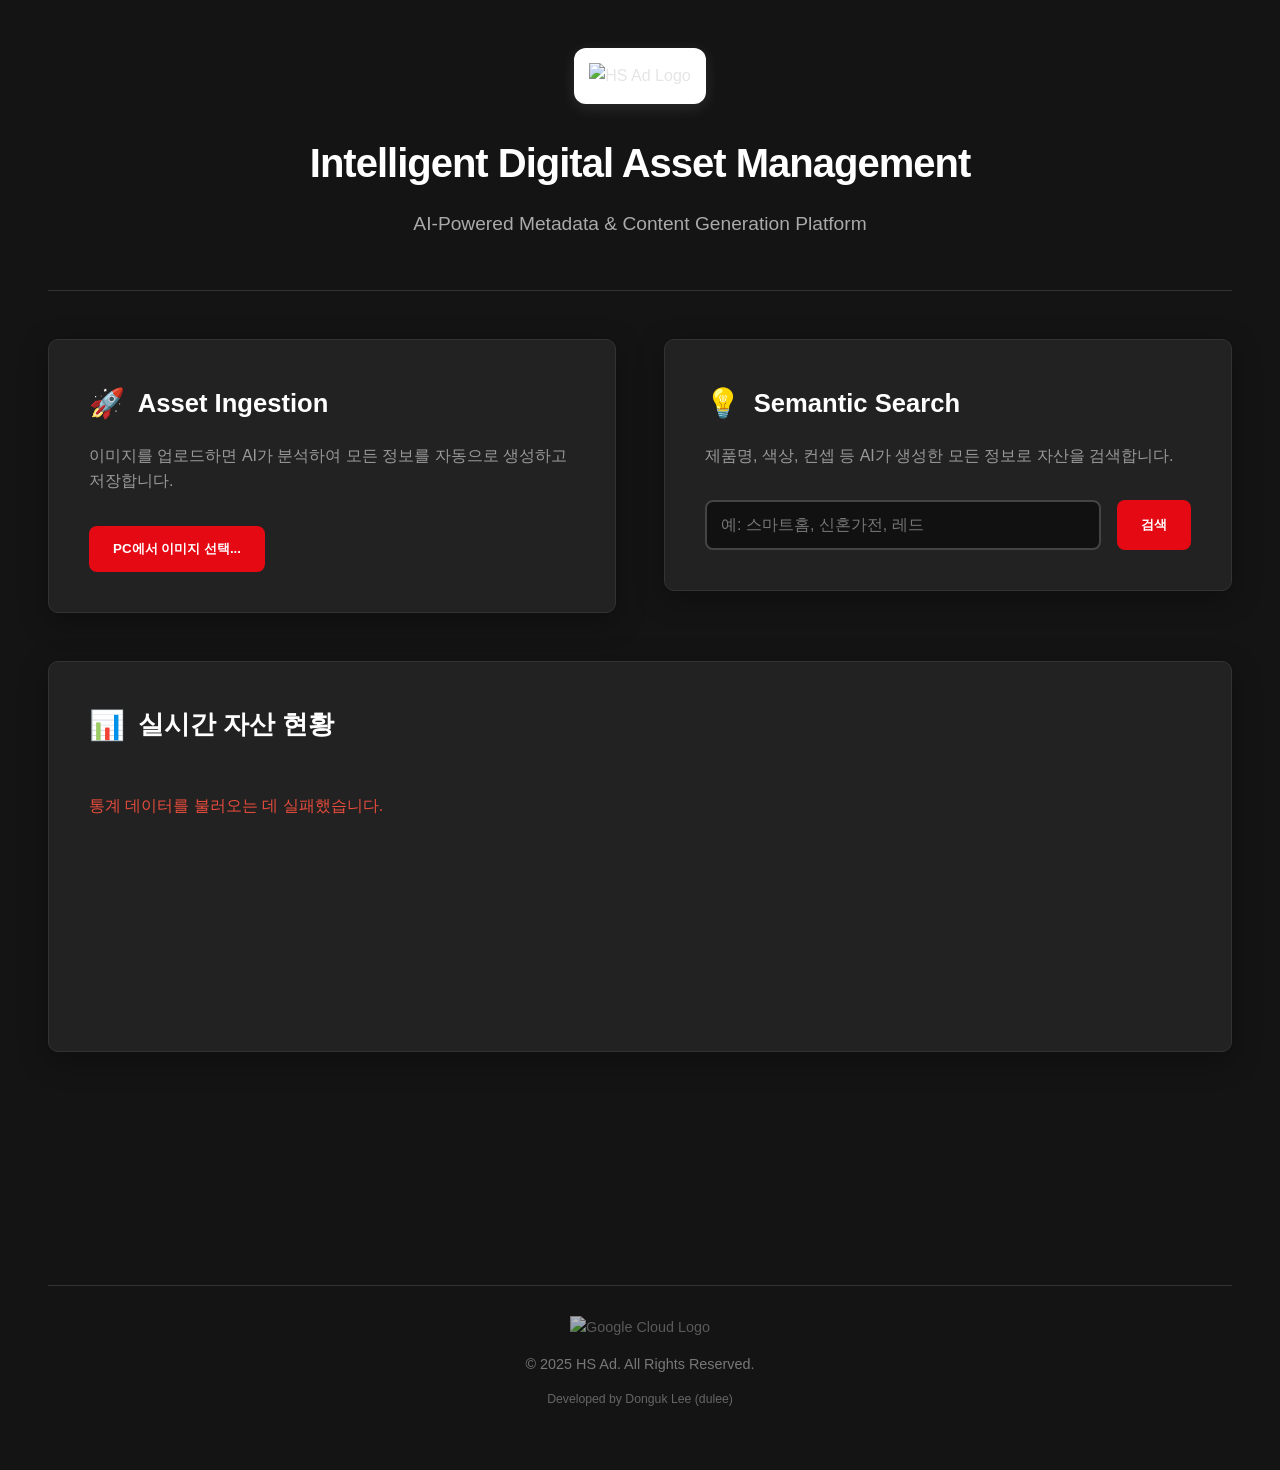
==== index.html @ 60a6ca7e "docs: Finalize README.md with complete setup guide and architecture" ====
<!DOCTYPE html><html lang="ko"><head><meta charset="UTF-8"><meta name="viewport" content="width=device-width, initial-scale=1.0"><title>Intelligent DAM | HS Ad</title><link rel="stylesheet" href="style.css"><link rel="preconnect" href="https://fonts.googleapis.com"><link rel="preconnect" href="https://fonts.gstatic.com" crossorigin><link href="https://fonts.googleapis.com/css2?family=Pretendard:wght@400;500;700;900&display=swap" rel="stylesheet"></head><body><div class="container"><header class="app-header"><img src="https://storage.googleapis.com/hsad-final-assets-v2/hsad.png" alt="HS Ad Logo" class="logo"><h1>Intelligent Digital Asset Management</h1><p class="subtitle">AI-Powered Metadata & Content Generation Platform</p></header><main class="app-main"><div class="card" id="upload-section"><div class="card-header"><span class="icon">🚀</span><h2>Asset Ingestion</h2></div><p>이미지를 업로드하면 AI가 분석하여 모든 정보를 자동으로 생성하고 저장합니다.</p><input type="file" id="upload-file-input" accept="image/*" hidden><button id="select-button" class="primary-button">PC에서 이미지 선택...</button><div id="preview-area" class="hidden"><div class="image-preview-wrapper"><img id="image-preview" src="#" alt="Image Preview"></div><button id="upload-button" class="action-button" disabled>AI 분석 및 저장 실행</button></div></div><div class="card" id="search-section"><div class="card-header"><span class="icon">💡</span><h2>Semantic Search</h2></div><p>제품명, 색상, 컨셉 등 AI가 생성한 모든 정보로 자산을 검색합니다.</p><div class="search-bar"><input type="text" id="text-query" placeholder="예: 스마트홈, 신혼가전, 레드"><button id="text-search-button" class="primary-button">검색</button></div></div></main><section class="card" id="dashboard-section"><div class="card-header"><span class="icon">📊</span><h2>실시간 자산 현황</h2></div><div id="stats-chart"></div></section><div id="status-area"></div><section id="results-section" class="hidden"><div class="results-header"><h2>AI 분석 및 콘텐츠 생성 결과</h2></div><div id="results-grid"></div></section><footer class="app-footer"><div class="footer-logos"><img src="https://storage.googleapis.com/hsad-final-assets-v2/google_cloud.png" alt="Google Cloud Logo" class="google-cloud-logo"></div><p class="copyright">© 2025 HS Ad. All Rights Reserved.</p><p class="developer-credit">Developed by Donguk Lee (dulee)</p></footer></div><script src="script.js"></script></body></html>
---- style.css ----
:root { --primary-color: #e50914; --dark-color: #141414; --light-color: #f5f5f7; --grey-color: #222; --text-color: #e5e5e5; --font-family: 'Pretendard', sans-serif; --shadow-md: 0 8px 30px rgba(0,0,0,0.3); --radius: 10px; }
*, *::before, *::after { box-sizing: border-box; }
body { font-family: var(--font-family); margin: 0; padding: 3em; background-color: var(--dark-color); color: var(--text-color); line-height: 1.6; -webkit-font-smoothing: antialiased; }
.container { max-width: 1400px; margin: auto; display: flex; flex-direction: column; gap: 3em; }
.app-header { display: flex; flex-direction: column; align-items: center; text-align: center; gap: 0.5em; padding-bottom: 2em; border-bottom: 1px solid #333; }
.logo { max-width: 250px; background-color: #ffffff; padding: 15px; border-radius: 12px; box-shadow: 0 4px 15px rgba(255,255,255,0.1); margin-bottom: 1.2em; }
h1 { color: #fff; margin: 0; font-weight: 900; font-size: 2.5rem; letter-spacing: -1px; }
.subtitle { color: #aaa; font-size: 1.2rem; font-weight: 500; margin-top: 0.3em; }
.app-main { display: grid; grid-template-columns: 1fr 1fr; gap: 3em; align-items: flex-start; }
.card { background: var(--grey-color); padding: 2.5em; border-radius: var(--radius); box-shadow: var(--shadow-md); border: 1px solid #333; }
.card-header { display: flex; align-items: center; gap: 0.8em; margin-bottom: 0.8em; }
.card-header .icon { font-size: 1.8rem; }
.card h2 { margin: 0; font-size: 1.6em; font-weight: 700; color: #fff; }
.card p { margin-bottom: 2em; color: #999; }
button { font-family: var(--font-family); border-radius: 8px; cursor: pointer; transition: all 0.3s ease; border: none; font-weight: 700; }
button.primary-button { background: var(--primary-color); color: white; padding: 14px 24px; text-transform: uppercase; }
button.action-button { background: linear-gradient(135deg, #e50914 0%, #f6121d 100%); width: 100%; margin-top: 1.5em; padding: 16px; font-size: 1.1em; color: #fff; text-shadow: 1px 1px 2px rgba(0,0,0,0.4); box-shadow: 0 4px 6px rgba(0,0,0,0.15); }
button.action-button:hover:not(:disabled) { transform: translateY(-3px); box-shadow: 0 12px 20px rgba(0,0,0,0.25); filter: brightness(1.1); }
button:disabled { background: #555 !important; color: #888 !important; cursor: not-allowed !important; transform: none !important; box-shadow: none !important; }
#preview-area { margin-top: 1.5em; text-align: center; }
.image-preview-wrapper { background: #111; padding: 1em; border-radius: var(--radius); }
#image-preview { width: 100%; height: 300px; object-fit: contain; border-radius: 4px; }
.search-bar { display: flex; gap: 1em; }
#text-query { flex-grow: 1; padding: 14px; border: 2px solid #444; background-color: #111; color: #fff; border-radius: 8px; font-size: 16px; }
#status-area { text-align: center; padding: 1em; font-size: 1.1em; font-weight: 500; min-height: 80px;}
.loader { width: 40px; height: 40px; border: 4px solid #333; border-top: 4px solid var(--primary-color); border-radius: 50%; animation: spin 1s linear infinite; margin: 1em auto; }
@keyframes spin { to { transform: rotate(360deg); } }
#dashboard-section { grid-column: 1 / -1; }
#stats-chart { width: 100%; min-height: 250px; padding-top: 1em; display: flex; flex-direction: column; gap: 12px; }
.chart-bar-wrapper { display: flex; align-items: center; opacity: 0; animation: fadeIn 0.5s ease-out forwards; }
@keyframes fadeIn { from { opacity: 0; } to { opacity: 1; } }
.bar-label { flex: 0 0 30%; text-align: right; padding-right: 1.5em; color: #ccc; font-weight: 500; white-space: nowrap; overflow: hidden; text-overflow: ellipsis; }
.bar-container { flex: 1 1 70%; background-color: #333; border-radius: 5px; }
.bar { height: 35px; border-radius: 5px; text-align: right; line-height: 35px; padding-right: 12px; color: white; font-weight: bold; transform-origin: left; animation: stretchIn 1s cubic-bezier(0.25, 1, 0.5, 1) forwards; transition: filter 0.2s; }
.bar:hover { filter: brightness(1.2); }
@keyframes stretchIn { from { transform: scaleX(0); } to { transform: scaleX(1); } }
.bar-value { padding-left: 10px; color: #fff; font-weight: bold; font-size: 1.1em; }
#results-section { grid-column: 1 / -1; }
#results-section h2 { text-align: center; font-size: 2em; margin-bottom: 1em; color: #fff; font-weight: 700; }
#results-grid { display: grid; grid-template-columns: repeat(auto-fill, minmax(360px, 1fr)); gap: 2.5em; }
.result-item { background: var(--grey-color); border-radius: var(--radius); overflow: hidden; box-shadow: var(--shadow-md); border: 1px solid #333; display: flex; flex-direction: column; }
.result-item img { width: 100%; height: 250px; object-fit: cover; }
.result-item .info { padding: 1.5em; flex-grow: 1; }
.result-item .info h3 { margin: 0 0 1em 0; font-size: 1.25em; font-weight: 700; color: #fff; border-bottom: 2px solid var(--primary-color); padding-bottom: 0.5em; }
.metadata-list { font-size: 0.9em; list-style: none; padding: 0; margin: 0; display: flex; flex-direction: column; gap: 1em; }
.metadata-list li { display: flex; flex-direction: column; }
.metadata-list .label { font-weight: 700; color: #aaa; margin-bottom: 0.3em; font-size: 0.85em; text-transform: uppercase; }
.metadata-list .value { color: var(--text-color); font-weight: 500; }
.concept-tags { display: flex; flex-wrap: wrap; gap: 0.6em; }
.concept-tag { background-color: #333; color: #fff; padding: 0.4em 0.9em; border-radius: 20px; font-size: 0.85em; font-weight: 500; }
.alt-text-value { background-color: #1a1a1a; border-left: 4px solid #444; padding: 1em; font-style: italic; color: #ccc; border-radius: 0 4px 4px 0; white-space: pre-wrap; word-break: keep-all; }
.marketing-copy-value { background-color: rgba(229, 9, 20, 0.1); border-left: 4px solid var(--primary-color); padding: 1em; font-style: italic; color: #fff; border-radius: 0 4px 4px 0; font-size: 1.05em; font-weight: 500; }
.veo-prompt-wrapper { margin-top: 1em; }
.veo-prompt-value { background-color: #111; border: 1px solid #444; padding: 1em; font-family: monospace; font-size: 0.95em; color: #00ff7f; border-radius: 8px; white-space: pre-wrap; word-break: break-all; }
.copy-button { background-color: #3498db; color: white; padding: 8px 12px; margin-top: 1em; width: 100%; font-weight: 500; }
.hidden { display: none; }
.app-footer { text-align: center; margin-top: 4em; padding-top: 2em; border-top: 1px solid #333; color: #777; font-size: 0.9em; }
.footer-logos { margin-bottom: 1em; }
.google-cloud-logo { height: 25px; opacity: 0.7; vertical-align: middle; }
.developer-credit { margin-top: 1em; font-size: 0.85em; color: #666; }
.asset-id-value { font-family: monospace; font-size: 0.9em; text-align: center; background-color: #111; padding: 0.5em; border-radius: 4px; }
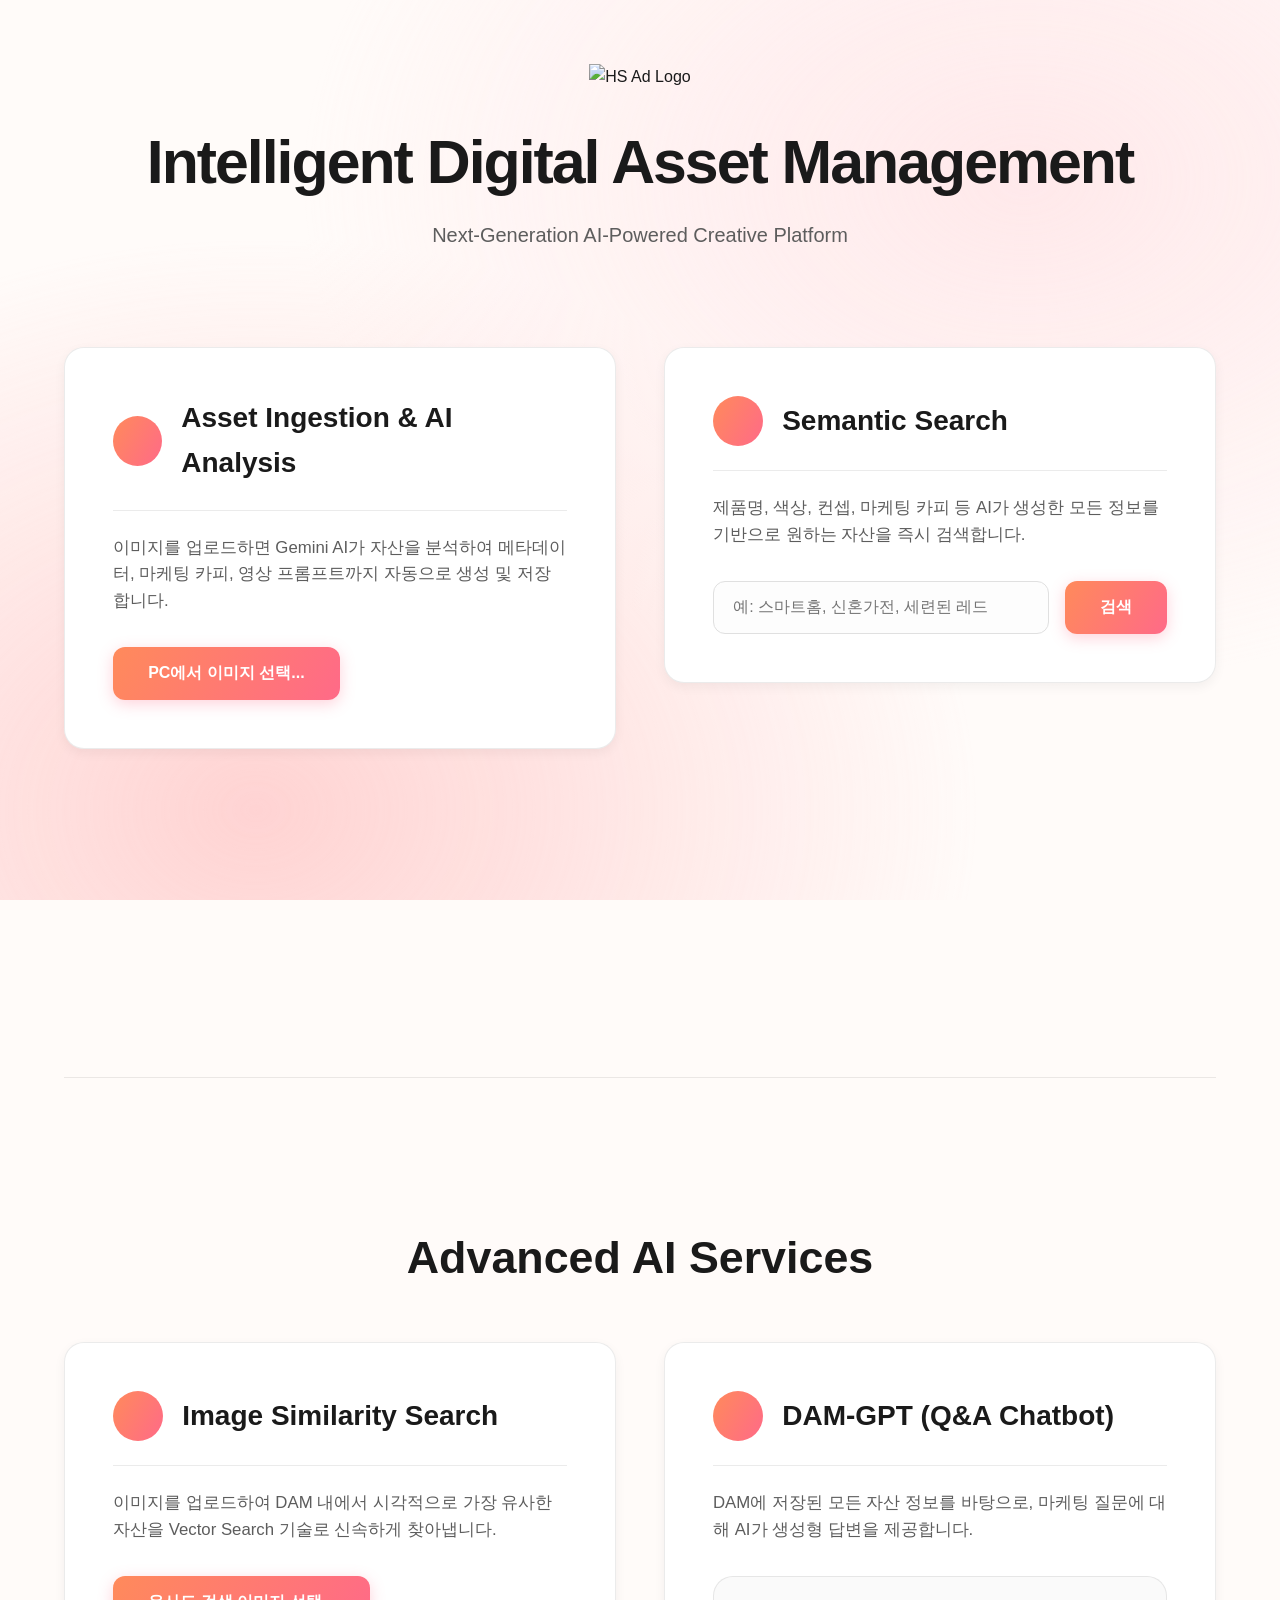
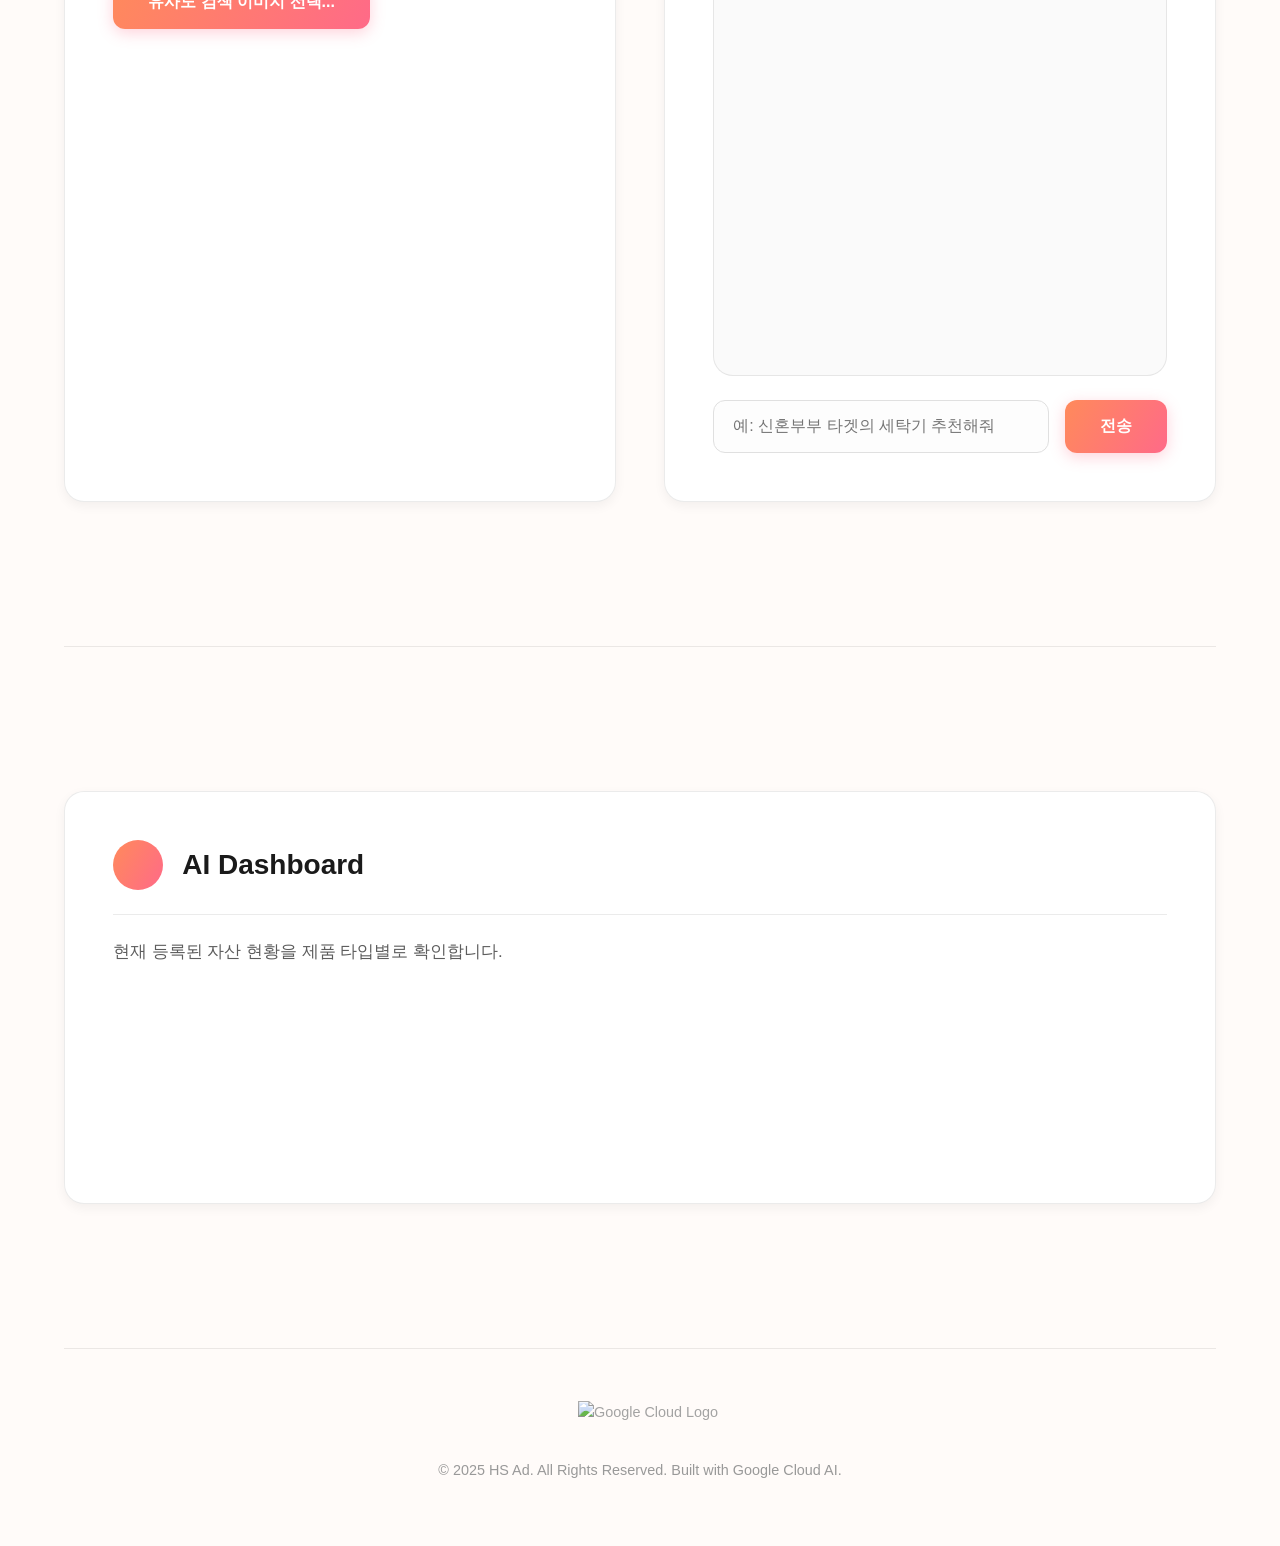
==== commit b587b34a: "feat: Initial commit of all source code for Intelligent DAM PoC" ====
--- a/index.html
+++ b/index.html
@@ -1 +1 @@
-<!DOCTYPE html><html lang="ko"><head><meta charset="UTF-8"><meta name="viewport" content="width=device-width, initial-scale=1.0"><title>Intelligent DAM | HS Ad</title><link rel="stylesheet" href="style.css"><link rel="preconnect" href="https://fonts.googleapis.com"><link rel="preconnect" href="https://fonts.gstatic.com" crossorigin><link href="https://fonts.googleapis.com/css2?family=Pretendard:wght@400;500;700;900&display=swap" rel="stylesheet"></head><body><div class="container"><header class="app-header"><img src="https://storage.googleapis.com/hsad-final-assets-v2/hsad.png" alt="HS Ad Logo" class="logo"><h1>Intelligent Digital Asset Management</h1><p class="subtitle">AI-Powered Metadata & Content Generation Platform</p></header><main class="app-main"><div class="card" id="upload-section"><div class="card-header"><span class="icon">🚀</span><h2>Asset Ingestion</h2></div><p>이미지를 업로드하면 AI가 분석하여 모든 정보를 자동으로 생성하고 저장합니다.</p><input type="file" id="upload-file-input" accept="image/*" hidden><button id="select-button" class="primary-button">PC에서 이미지 선택...</button><div id="preview-area" class="hidden"><div class="image-preview-wrapper"><img id="image-preview" src="#" alt="Image Preview"></div><button id="upload-button" class="action-button" disabled>AI 분석 및 저장 실행</button></div></div><div class="card" id="search-section"><div class="card-header"><span class="icon">💡</span><h2>Semantic Search</h2></div><p>제품명, 색상, 컨셉 등 AI가 생성한 모든 정보로 자산을 검색합니다.</p><div class="search-bar"><input type="text" id="text-query" placeholder="예: 스마트홈, 신혼가전, 레드"><button id="text-search-button" class="primary-button">검색</button></div></div></main><section class="card" id="dashboard-section"><div class="card-header"><span class="icon">📊</span><h2>실시간 자산 현황</h2></div><div id="stats-chart"></div></section><div id="status-area"></div><section id="results-section" class="hidden"><div class="results-header"><h2>AI 분석 및 콘텐츠 생성 결과</h2></div><div id="results-grid"></div></section><footer class="app-footer"><div class="footer-logos"><img src="https://storage.googleapis.com/hsad-final-assets-v2/google_cloud.png" alt="Google Cloud Logo" class="google-cloud-logo"></div><p class="copyright">© 2025 HS Ad. All Rights Reserved.</p><p class="developer-credit">Developed by Donguk Lee (dulee)</p></footer></div><script src="script.js"></script></body></html>
+<!DOCTYPE html><html lang="ko"><head><meta charset="UTF-8"><meta name="viewport" content="width=device-width, initial-scale=1.0"><title>Intelligent DAM | HS Ad x Google Cloud</title><link rel="stylesheet" href="style.css?v=1750655368"><script src="https://unpkg.com/phosphor-icons"></script><script src="https://cdn.jsdelivr.net/npm/chart.js"></script></head><body><div class="container"><header class="app-header"><img src="https://storage.googleapis.com/hsad-final-assets-v2/hsad.png" alt="HS Ad Logo" class="logo"><h1>Intelligent Digital Asset Management</h1><p class="subtitle">Next-Generation AI-Powered Creative Platform</p></header><main class="app-main"><div class="card" id="upload-section"><div class="card-header"><div class="icon-wrapper"><i class="ph-rocket-launch-bold icon"></i></div><h2>Asset Ingestion & AI Analysis</h2></div><p>이미지를 업로드하면 Gemini AI가 자산을 분석하여 메타데이터, 마케팅 카피, 영상 프롬프트까지 자동으로 생성 및 저장합니다.</p><input type="file" id="upload-file-input" accept="image/*" hidden><button id="select-button" class="primary-button">PC에서 이미지 선택...</button><div id="preview-area" class="hidden"><div class="image-preview-wrapper"><img id="image-preview" src="#" alt="Image Preview"></div><button id="upload-button" class="action-button" disabled>AI 분석 및 저장 실행</button></div></div><div class="card" id="search-section"><div class="card-header"><div class="icon-wrapper"><i class="ph-magnifying-glass-bold icon"></i></div><h2>Semantic Search</h2></div><p>제품명, 색상, 컨셉, 마케팅 카피 등 AI가 생성한 모든 정보를 기반으로 원하는 자산을 즉시 검색합니다.</p><div class="search-bar"><input type="text" id="text-query" placeholder="예: 스마트홈, 신혼가전, 세련된 레드"><button id="text-search-button" class="primary-button">검색</button></div></div></main><div id="status-area"></div><section id="results-section" class="hidden"><div class="results-header"><h2>AI 분석 및 검색 결과</h2></div><div id="results-grid"></div></section><hr class="section-divider"><section class="advanced-ai-section"><div class="results-header"><h2>Advanced AI Services</h2></div><div class="advanced-ai-grid"><div class="card" id="image-search-section"><div class="card-header"><div class="icon-wrapper"><i class="ph-image-square-bold icon"></i></div><h2>Image Similarity Search</h2></div><p>이미지를 업로드하여 DAM 내에서 시각적으로 가장 유사한 자산을 Vector Search 기술로 신속하게 찾아냅니다.</p><input type="file" id="image-search-input" accept="image/*" hidden><button id="image-search-select-button" class="primary-button">유사도 검색 이미지 선택...</button><div id="image-search-preview-area" class="hidden"><div class="image-preview-wrapper"><img id="image-search-preview" src="#" alt="Image Search Preview"></div><button id="image-search-button" class="action-button" disabled>유사 이미지 검색 실행</button></div></div><div class="card" id="rag-chatbot-section"><div class="card-header"><div class="icon-wrapper"><i class="ph-chats-teardrop-bold icon"></i></div><h2>DAM-GPT (Q&A Chatbot)</h2></div><p>DAM에 저장된 모든 자산 정보를 바탕으로, 마케팅 질문에 대해 AI가 생성형 답변을 제공합니다.</p><div id="chat-window"><div id="chat-messages"></div></div><div class="chat-input-area"><input type="text" id="chat-input" placeholder="예: 신혼부부 타겟의 세탁기 추천해줘"><button id="chat-send-button" class="primary-button">전송</button></div></div></div></section><section id="similar-results-section" class="hidden"><div class="results-header"><h2>유사 이미지 검색 결과</h2></div><div id="similar-results-grid"></div></section><hr class="section-divider"><section id="dashboard-section" class="card"><div class="card-header"><div class="icon-wrapper"><i class="ph-chart-pie-slice-bold icon"></i></div><h2>AI Dashboard</h2></div><p>현재 등록된 자산 현황을 제품 타입별로 확인합니다.</p><div id="dashboard-chart-container"><canvas id="asset-chart"></canvas></div></section><footer class="app-footer"><div class="footer-logos"><img src="https://storage.googleapis.com/hsad-final-assets-v2/google_cloud.png" alt="Google Cloud Logo" class="google-cloud-logo"></div><p>© 2025 HS Ad. All Rights Reserved. Built with Google Cloud AI.</p></footer></div><script src="script.js?v=1750655368"></script></body></html>
--- a/style.css
+++ b/style.css
@@ -1,61 +1,3 @@
-:root { --primary-color: #e50914; --dark-color: #141414; --light-color: #f5f5f7; --grey-color: #222; --text-color: #e5e5e5; --font-family: 'Pretendard', sans-serif; --shadow-md: 0 8px 30px rgba(0,0,0,0.3); --radius: 10px; }
-*, *::before, *::after { box-sizing: border-box; }
-body { font-family: var(--font-family); margin: 0; padding: 3em; background-color: var(--dark-color); color: var(--text-color); line-height: 1.6; -webkit-font-smoothing: antialiased; }
-.container { max-width: 1400px; margin: auto; display: flex; flex-direction: column; gap: 3em; }
-.app-header { display: flex; flex-direction: column; align-items: center; text-align: center; gap: 0.5em; padding-bottom: 2em; border-bottom: 1px solid #333; }
-.logo { max-width: 250px; background-color: #ffffff; padding: 15px; border-radius: 12px; box-shadow: 0 4px 15px rgba(255,255,255,0.1); margin-bottom: 1.2em; }
-h1 { color: #fff; margin: 0; font-weight: 900; font-size: 2.5rem; letter-spacing: -1px; }
-.subtitle { color: #aaa; font-size: 1.2rem; font-weight: 500; margin-top: 0.3em; }
-.app-main { display: grid; grid-template-columns: 1fr 1fr; gap: 3em; align-items: flex-start; }
-.card { background: var(--grey-color); padding: 2.5em; border-radius: var(--radius); box-shadow: var(--shadow-md); border: 1px solid #333; }
-.card-header { display: flex; align-items: center; gap: 0.8em; margin-bottom: 0.8em; }
-.card-header .icon { font-size: 1.8rem; }
-.card h2 { margin: 0; font-size: 1.6em; font-weight: 700; color: #fff; }
-.card p { margin-bottom: 2em; color: #999; }
-button { font-family: var(--font-family); border-radius: 8px; cursor: pointer; transition: all 0.3s ease; border: none; font-weight: 700; }
-button.primary-button { background: var(--primary-color); color: white; padding: 14px 24px; text-transform: uppercase; }
-button.action-button { background: linear-gradient(135deg, #e50914 0%, #f6121d 100%); width: 100%; margin-top: 1.5em; padding: 16px; font-size: 1.1em; color: #fff; text-shadow: 1px 1px 2px rgba(0,0,0,0.4); box-shadow: 0 4px 6px rgba(0,0,0,0.15); }
-button.action-button:hover:not(:disabled) { transform: translateY(-3px); box-shadow: 0 12px 20px rgba(0,0,0,0.25); filter: brightness(1.1); }
-button:disabled { background: #555 !important; color: #888 !important; cursor: not-allowed !important; transform: none !important; box-shadow: none !important; }
-#preview-area { margin-top: 1.5em; text-align: center; }
-.image-preview-wrapper { background: #111; padding: 1em; border-radius: var(--radius); }
-#image-preview { width: 100%; height: 300px; object-fit: contain; border-radius: 4px; }
-.search-bar { display: flex; gap: 1em; }
-#text-query { flex-grow: 1; padding: 14px; border: 2px solid #444; background-color: #111; color: #fff; border-radius: 8px; font-size: 16px; }
-#status-area { text-align: center; padding: 1em; font-size: 1.1em; font-weight: 500; min-height: 80px;}
-.loader { width: 40px; height: 40px; border: 4px solid #333; border-top: 4px solid var(--primary-color); border-radius: 50%; animation: spin 1s linear infinite; margin: 1em auto; }
-@keyframes spin { to { transform: rotate(360deg); } }
-#dashboard-section { grid-column: 1 / -1; }
-#stats-chart { width: 100%; min-height: 250px; padding-top: 1em; display: flex; flex-direction: column; gap: 12px; }
-.chart-bar-wrapper { display: flex; align-items: center; opacity: 0; animation: fadeIn 0.5s ease-out forwards; }
-@keyframes fadeIn { from { opacity: 0; } to { opacity: 1; } }
-.bar-label { flex: 0 0 30%; text-align: right; padding-right: 1.5em; color: #ccc; font-weight: 500; white-space: nowrap; overflow: hidden; text-overflow: ellipsis; }
-.bar-container { flex: 1 1 70%; background-color: #333; border-radius: 5px; }
-.bar { height: 35px; border-radius: 5px; text-align: right; line-height: 35px; padding-right: 12px; color: white; font-weight: bold; transform-origin: left; animation: stretchIn 1s cubic-bezier(0.25, 1, 0.5, 1) forwards; transition: filter 0.2s; }
-.bar:hover { filter: brightness(1.2); }
-@keyframes stretchIn { from { transform: scaleX(0); } to { transform: scaleX(1); } }
-.bar-value { padding-left: 10px; color: #fff; font-weight: bold; font-size: 1.1em; }
-#results-section { grid-column: 1 / -1; }
-#results-section h2 { text-align: center; font-size: 2em; margin-bottom: 1em; color: #fff; font-weight: 700; }
-#results-grid { display: grid; grid-template-columns: repeat(auto-fill, minmax(360px, 1fr)); gap: 2.5em; }
-.result-item { background: var(--grey-color); border-radius: var(--radius); overflow: hidden; box-shadow: var(--shadow-md); border: 1px solid #333; display: flex; flex-direction: column; }
-.result-item img { width: 100%; height: 250px; object-fit: cover; }
-.result-item .info { padding: 1.5em; flex-grow: 1; }
-.result-item .info h3 { margin: 0 0 1em 0; font-size: 1.25em; font-weight: 700; color: #fff; border-bottom: 2px solid var(--primary-color); padding-bottom: 0.5em; }
-.metadata-list { font-size: 0.9em; list-style: none; padding: 0; margin: 0; display: flex; flex-direction: column; gap: 1em; }
-.metadata-list li { display: flex; flex-direction: column; }
-.metadata-list .label { font-weight: 700; color: #aaa; margin-bottom: 0.3em; font-size: 0.85em; text-transform: uppercase; }
-.metadata-list .value { color: var(--text-color); font-weight: 500; }
-.concept-tags { display: flex; flex-wrap: wrap; gap: 0.6em; }
-.concept-tag { background-color: #333; color: #fff; padding: 0.4em 0.9em; border-radius: 20px; font-size: 0.85em; font-weight: 500; }
-.alt-text-value { background-color: #1a1a1a; border-left: 4px solid #444; padding: 1em; font-style: italic; color: #ccc; border-radius: 0 4px 4px 0; white-space: pre-wrap; word-break: keep-all; }
-.marketing-copy-value { background-color: rgba(229, 9, 20, 0.1); border-left: 4px solid var(--primary-color); padding: 1em; font-style: italic; color: #fff; border-radius: 0 4px 4px 0; font-size: 1.05em; font-weight: 500; }
-.veo-prompt-wrapper { margin-top: 1em; }
-.veo-prompt-value { background-color: #111; border: 1px solid #444; padding: 1em; font-family: monospace; font-size: 0.95em; color: #00ff7f; border-radius: 8px; white-space: pre-wrap; word-break: break-all; }
-.copy-button { background-color: #3498db; color: white; padding: 8px 12px; margin-top: 1em; width: 100%; font-weight: 500; }
-.hidden { display: none; }
-.app-footer { text-align: center; margin-top: 4em; padding-top: 2em; border-top: 1px solid #333; color: #777; font-size: 0.9em; }
-.footer-logos { margin-bottom: 1em; }
-.google-cloud-logo { height: 25px; opacity: 0.7; vertical-align: middle; }
-.developer-credit { margin-top: 1em; font-size: 0.85em; color: #666; }
-.asset-id-value { font-family: monospace; font-size: 0.9em; text-align: center; background-color: #111; padding: 0.5em; border-radius: 4px; }
+@import url('https://fonts.googleapis.com/css2?family=Pretendard:wght@300;400;500;600;700;800&display=swap');
+:root{--font-family:'Pretendard',-apple-system,BlinkMacSystemFont,'Segoe UI',Roboto,'Helvetica Neue',Arial,sans-serif;--color-bg:#FFFBF9;--color-card-bg:#fff;--color-text-primary:#1a1a1a;--color-text-secondary:#5d5d5d;--color-text-tertiary:#999;--color-border:rgba(0,0,0,.08);--color-accent-1:#ff8a5b;--color-accent-2:#ff6a88;--accent-gradient:linear-gradient(120deg,var(--color-accent-1) 0,var(--color-accent-2) 100%);--radius-lg:20px;--radius-md:12px;--shadow-soft:0 4px 12px rgba(0,0,0,.05);--shadow-strong:0 8px 30px rgba(0,0,0,.1);--transition-fast:.2s ease;--transition-medium:.4s cubic-bezier(.25,.8,.25,1)}*{box-sizing:border-box;margin:0;padding:0}@keyframes fadeIn{from{opacity:0;transform:translateY(20px)}to{opacity:1;transform:translateY(0)}}body{font-family:var(--font-family);background-color:var(--color-bg);color:var(--color-text-primary);line-height:1.6;-webkit-font-smoothing:antialiased;-moz-osx-font-smoothing:grayscale;padding:clamp(2rem,5vw,4rem);position:relative;overflow-x:hidden}body::before{content:'';position:fixed;top:0;left:0;width:100%;height:100vh;background:radial-gradient(ellipse at 80% 20%,#ffdde1 0,transparent 50%),radial-gradient(ellipse at 20% 90%,#ffb9b9 0,transparent 50%);z-index:0;opacity:.6}.container{max-width:1600px;margin:auto;display:flex;flex-direction:column;gap:4rem;position:relative;z-index:1;animation:fadeIn .8s ease-out}.app-header{text-align:center;margin-bottom:2rem}.logo{width:300px;height:auto;margin-bottom:1.5rem}h1{font-size:clamp(2.5rem,6vw,3.8rem);font-weight:800;letter-spacing:-2px;color:var(--color-text-primary)}.subtitle{font-size:clamp(1rem,2.5vw,1.25rem);color:var(--color-text-secondary);font-weight:400;margin-top:.5rem}.card{background:var(--color-card-bg);padding:3rem;border-radius:var(--radius-lg);border:1px solid var(--color-border);box-shadow:var(--shadow-soft);transition:transform var(--transition-medium),box-shadow var(--transition-medium);will-change:transform}.card:hover{transform:translateY(-10px);box-shadow:var(--shadow-strong)}.card-header{display:flex;align-items:center;gap:1.2rem;margin-bottom:1.5rem;padding-bottom:1.5rem;border-bottom:1px solid var(--color-border)}.card-header .icon-wrapper{width:50px;height:50px;display:grid;place-items:center;border-radius:50%;background:var(--accent-gradient)}.card-header .icon{font-size:1.5rem;color:#fff}.card h2{font-size:1.75rem;font-weight:700;color:var(--color-text-primary)}.card p{color:var(--color-text-secondary);margin-bottom:2rem;font-size:1.05rem}button{font-family:var(--font-family);border-radius:var(--radius-md);cursor:pointer;transition:all var(--transition-fast);border:none;font-weight:600;padding:1rem 2.2rem;font-size:1rem}button.primary-button{background:var(--accent-gradient);color:#fff;box-shadow:0 4px 15px rgba(255,106,136,.3)}button.primary-button:hover:not(:disabled){transform:translateY(-3px) scale(1.05);box-shadow:0 6px 20px rgba(255,106,136,.4)}button.action-button{background:var(--accent-gradient);color:#fff;width:100%;margin-top:1.5rem;padding:1.2rem;font-size:1.1rem;font-weight:700}button:disabled{background:#eaeaea!important;color:#aaa!important;cursor:not-allowed!important;transform:none!important;box-shadow:none!important}input[type=text]{flex-grow:1;padding:1rem 1.2rem;border:1px solid #e0e0e0;background-color:#fdfdfd;color:var(--color-text-primary);border-radius:var(--radius-md);font-size:1rem;font-family:var(--font-family);transition:border-color var(--transition-fast),box-shadow var(--transition-fast)}input[type=text]:focus{outline:none;border-color:var(--color-accent-1);box-shadow:0 0 0 3px rgba(255,138,91,.25)}.search-bar,.chat-input-area{display:flex;gap:1rem}.app-main{display:grid;grid-template-columns:repeat(auto-fit,minmax(450px,1fr));gap:3rem;align-items:flex-start}#preview-area,#image-search-preview-area{margin-top:2rem}.image-preview-wrapper{background:#fafafa;padding:1rem;border-radius:var(--radius-md);border:1px dashed #e0e0e0}#image-preview,#image-search-preview{width:100%;height:250px;object-fit:contain}#status-area{text-align:center;padding:2rem;font-size:1.1rem;min-height:120px;color:var(--color-text-secondary);display:flex;justify-content:center;align-items:center}.loader-container{display:flex;flex-direction:column;align-items:center;gap:1.5rem}.dynamic-text-container{display:flex;flex-direction:column;gap:.5rem;font-weight:500}.dynamic-text-container span{opacity:0;animation:text-fade-in .5s forwards}@keyframes text-fade-in{from{opacity:0;transform:translateY(10px)}to{opacity:1;transform:translateY(0)}}.section-divider{border:none;height:1px;background:var(--color-border);margin:5rem 0}.results-header,.advanced-ai-section .results-header,#dashboard-section .results-header{text-align:center;margin-bottom:3rem}.results-header h2{font-size:2.8rem;font-weight:800;color:var(--color-text-primary)}#results-section,#similar-results-section{grid-column:1 / -1}#results-grid,#similar-results-grid{display:grid;grid-template-columns:repeat(auto-fill,minmax(380px,1fr));gap:3rem}.result-item{background:var(--color-card-bg);border-radius:var(--radius-lg);border:1px solid var(--color-border);overflow:hidden;box-shadow:var(--shadow-soft);display:flex;flex-direction:column;transition:transform var(--transition-medium),box-shadow var(--transition-medium)}.result-item:hover{transform:translateY(-12px);box-shadow:var(--shadow-strong)}.result-item img{width:100%;height:280px;object-fit:cover;border-bottom:1px solid var(--color-border)}.result-item .info{padding:2rem;flex-grow:1;display:flex;flex-direction:column}.result-item .info h3{font-size:1.5rem;font-weight:700;margin-bottom:1.5rem;color:var(--color-text-primary)}.metadata-list{list-style:none;display:flex;flex-direction:column;gap:1.5rem}.metadata-list li{display:flex;flex-direction:column;gap:.5rem}.metadata-list .label{font-weight:600;color:var(--color-text-tertiary);font-size:.9rem;text-transform:uppercase;letter-spacing:.5px}.metadata-list .value{font-weight:500;font-size:1.05rem}.similarity-score{background:var(--accent-gradient);-webkit-background-clip:text;-webkit-text-fill-color:transparent;font-weight:700;font-size:1.4em}.similarity-reason{background:#fff5f2;padding:1rem;border-radius:var(--radius-md);font-style:italic;border-left:3px solid var(--color-accent-1);color:#5b443b}.concept-tags{display:flex;flex-wrap:wrap;gap:.6rem}.concept-tag{background-color:#f1f1f1;color:var(--color-text-secondary);padding:.4rem 1rem;border-radius:20px;font-size:.9rem;font-weight:500}.marketing-copy-value{background:#fff5f7;border-left:3px solid var(--color-accent-2);padding:1.2rem;font-style:italic;color:#5b4449;border-radius:0 var(--radius-md) var(--radius-md) 0;font-size:1.1em;font-weight:500;position:relative}.veo-prompt-value{background-color:#f8f8f8;border:1px solid #eaeaea;padding:1.2rem;font-family:'Menlo','Courier New',monospace;font-size:.95rem;color:#1e1e1e;border-radius:var(--radius-md);white-space:pre-wrap;word-break:break-all}.copy-button{background:var(--accent-gradient);color:#fff;padding:.6rem 1rem;margin-top:1rem;width:100%;font-weight:600;box-shadow:0 4px 15px rgba(255,106,136,.2);transition:all .2s ease}.copy-button:hover{transform:translateY(-2px);box-shadow:0 6px 20px rgba(255,106,136,.3)}.hidden{display:none}.advanced-ai-grid{display:grid;grid-template-columns:repeat(auto-fit,minmax(400px,1fr));gap:3rem;align-items:stretch;margin-top:2rem}#chat-window{height:400px;background:#fafafa;border-radius:var(--radius-lg);padding:1.5rem;overflow-y:auto;margin-bottom:1.5rem;border:1px solid var(--color-border);display:flex;flex-direction:column}#chat-messages{display:flex;flex-direction:column;gap:1.2rem;flex-grow:1}.chat-message{max-width:85%;padding:.9rem 1.4rem;border-radius:20px;line-height:1.6;word-wrap:break-word;animation:popIn .3s ease-out}@keyframes popIn{from{transform:scale(.9);opacity:0}to{transform:scale(1);opacity:1}}.user-message{background:var(--accent-gradient);color:#fff;align-self:flex-end;border-bottom-right-radius:5px}.bot-message{background:#f1f1f1;color:var(--color-text-primary);align-self:flex-start;border-bottom-left-radius:5px}#dashboard-section{grid-column:1 / -1}#dashboard-chart-container{max-width:450px;margin:2rem auto 0;height:auto}.app-footer{text-align:center;margin-top:5rem;padding-top:3rem;border-top:1px solid var(--color-border);color:var(--color-text-tertiary);font-size:.9rem}.footer-logos{margin-bottom:1rem}.google-cloud-logo{height:30px}@media (max-width:768px){body{padding:1.5rem}.app-main,.advanced-ai-grid{grid-template-columns:1fr}.card{padding:1.5rem}.results-header h2{font-size:2.2rem}}
+.app-footer .hsad-logo { height: 22px; opacity: 0.8; } .app-footer .google-cloud-logo { height: 38px; padding-top: 4px; margin-left: 16px; opacity: 0.9; } .footer-logos { display: flex; justify-content: center; align-items: center; gap: 1rem; margin-bottom: 1.5rem; }
